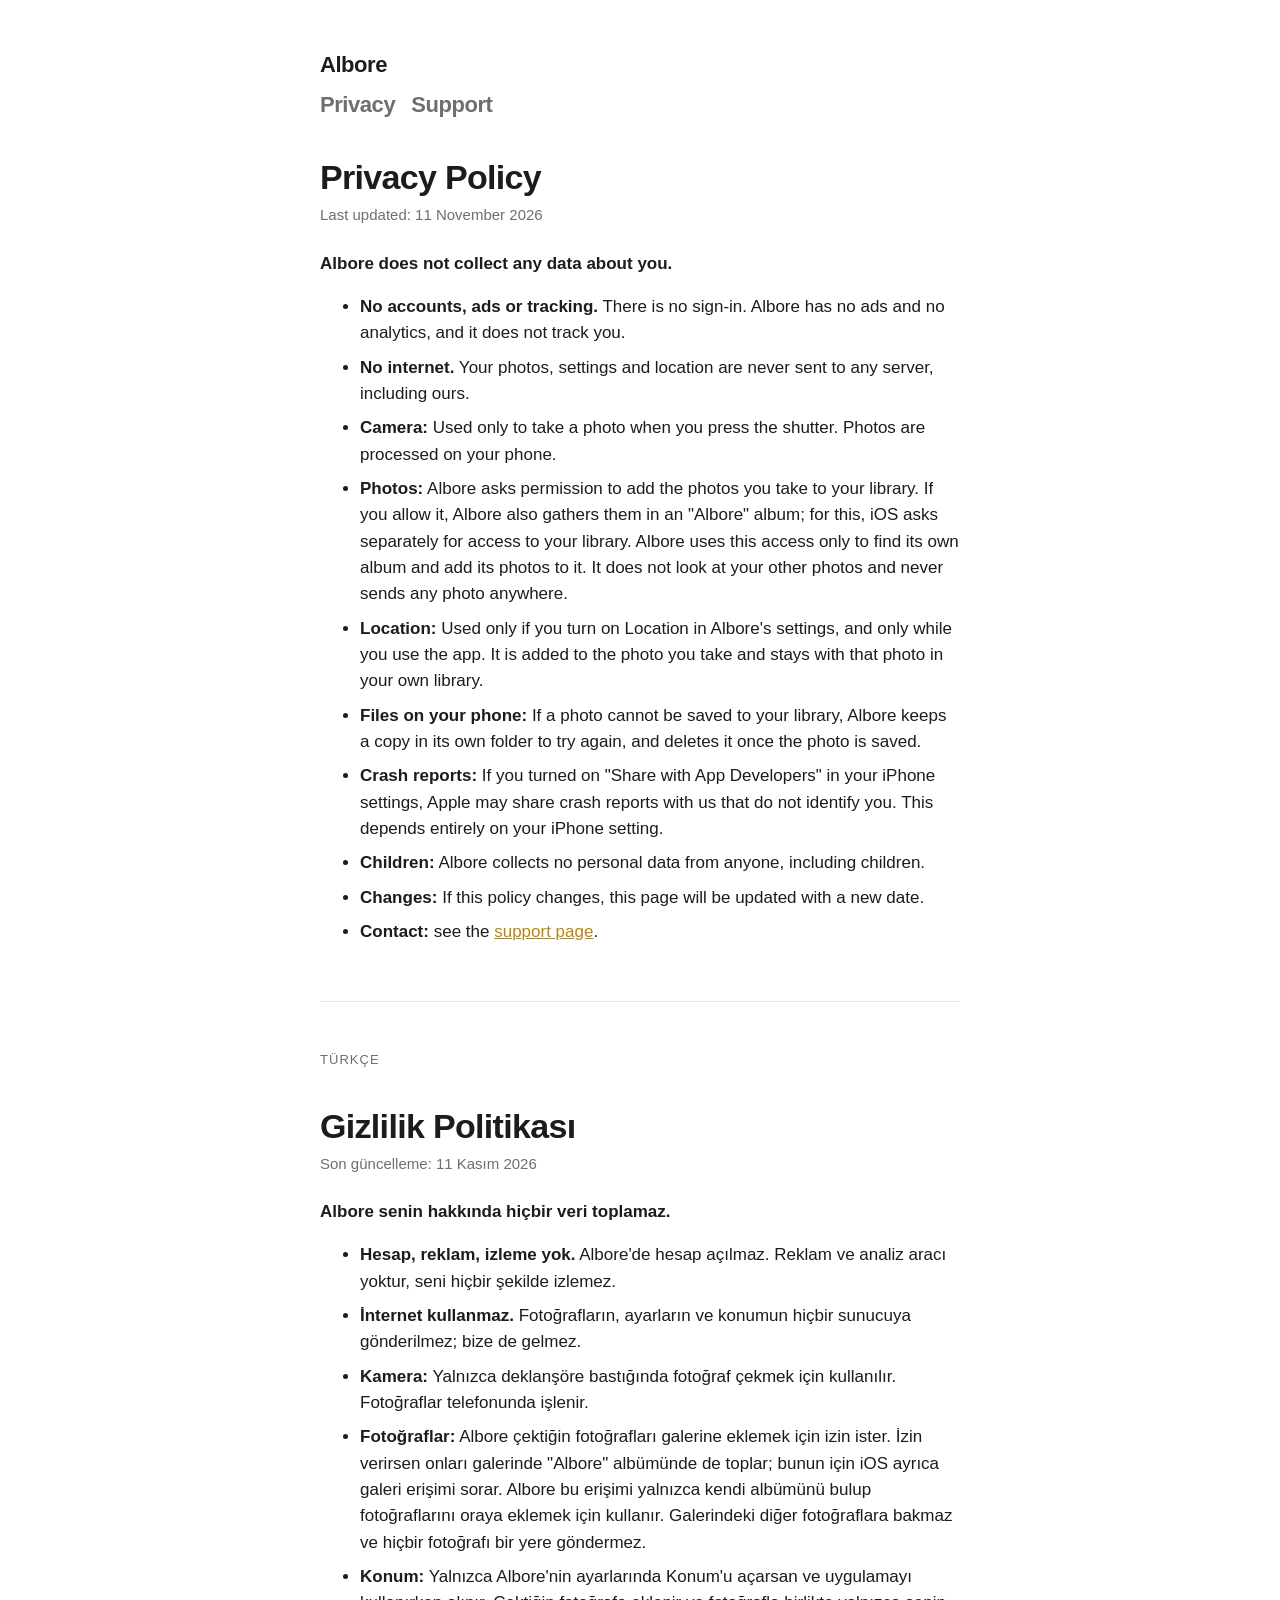
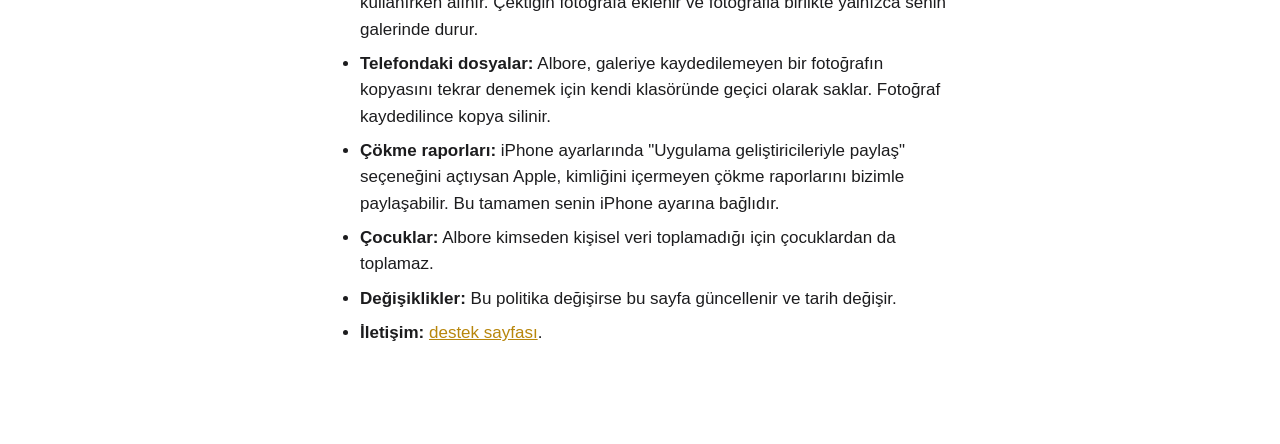
==== privacy/index.html @ 1a2d8577 "Privacy and support pages" ====
<!doctype html><html lang="en"><head><meta charset="utf-8"><meta name="viewport" content="width=device-width,initial-scale=1"><title>Albore Privacy Policy</title><link rel="stylesheet" href="/style.css"></head><body><main><header><a href="/">Albore</a><nav><a href="/privacy/">Privacy</a><a href="/support/">Support</a></nav></header>
<h1>Privacy Policy</h1><p class="date">Last updated: 11 November 2026</p>
<p><strong>Albore does not collect any data about you.</strong></p>
<ul>
<li><strong>No accounts, ads or tracking.</strong> There is no sign-in. Albore has no ads and no analytics, and it does not track you.</li>
<li><strong>No internet.</strong> Your photos, settings and location are never sent to any server, including ours.</li>
<li><strong>Camera:</strong> Used only to take a photo when you press the shutter. Photos are processed on your phone.</li>
<li><strong>Photos:</strong> Albore asks permission to add the photos you take to your library. If you allow it, Albore also gathers them in an "Albore" album; for this, iOS asks separately for access to your library. Albore uses this access only to find its own album and add its photos to it. It does not look at your other photos and never sends any photo anywhere.</li>
<li><strong>Location:</strong> Used only if you turn on Location in Albore's settings, and only while you use the app. It is added to the photo you take and stays with that photo in your own library.</li>
<li><strong>Files on your phone:</strong> If a photo cannot be saved to your library, Albore keeps a copy in its own folder to try again, and deletes it once the photo is saved.</li>
<li><strong>Crash reports:</strong> If you turned on "Share with App Developers" in your iPhone settings, Apple may share crash reports with us that do not identify you. This depends entirely on your iPhone setting.</li>
<li><strong>Children:</strong> Albore collects no personal data from anyone, including children.</li>
<li><strong>Changes:</strong> If this policy changes, this page will be updated with a new date.</li>
<li><strong>Contact:</strong> see the <a href="/support/">support page</a>.</li>
</ul>
<hr><p class="lang">Türkçe</p>
<h1>Gizlilik Politikası</h1><p class="date">Son güncelleme: 11 Kasım 2026</p>
<p><strong>Albore senin hakkında hiçbir veri toplamaz.</strong></p>
<ul>
<li><strong>Hesap, reklam, izleme yok.</strong> Albore'de hesap açılmaz. Reklam ve analiz aracı yoktur, seni hiçbir şekilde izlemez.</li>
<li><strong>İnternet kullanmaz.</strong> Fotoğrafların, ayarların ve konumun hiçbir sunucuya gönderilmez; bize de gelmez.</li>
<li><strong>Kamera:</strong> Yalnızca deklanşöre bastığında fotoğraf çekmek için kullanılır. Fotoğraflar telefonunda işlenir.</li>
<li><strong>Fotoğraflar:</strong> Albore çektiğin fotoğrafları galerine eklemek için izin ister. İzin verirsen onları galerinde "Albore" albümünde de toplar; bunun için iOS ayrıca galeri erişimi sorar. Albore bu erişimi yalnızca kendi albümünü bulup fotoğraflarını oraya eklemek için kullanır. Galerindeki diğer fotoğraflara bakmaz ve hiçbir fotoğrafı bir yere göndermez.</li>
<li><strong>Konum:</strong> Yalnızca Albore'nin ayarlarında Konum'u açarsan ve uygulamayı kullanırken alınır. Çektiğin fotoğrafa eklenir ve fotoğrafla birlikte yalnızca senin galerinde durur.</li>
<li><strong>Telefondaki dosyalar:</strong> Albore, galeriye kaydedilemeyen bir fotoğrafın kopyasını tekrar denemek için kendi klasöründe geçici olarak saklar. Fotoğraf kaydedilince kopya silinir.</li>
<li><strong>Çökme raporları:</strong> iPhone ayarlarında "Uygulama geliştiricileriyle paylaş" seçeneğini açtıysan Apple, kimliğini içermeyen çökme raporlarını bizimle paylaşabilir. Bu tamamen senin iPhone ayarına bağlıdır.</li>
<li><strong>Çocuklar:</strong> Albore kimseden kişisel veri toplamadığı için çocuklardan da toplamaz.</li>
<li><strong>Değişiklikler:</strong> Bu politika değişirse bu sayfa güncellenir ve tarih değişir.</li>
<li><strong>İletişim:</strong> <a href="/support/">destek sayfası</a>.</li>
</ul>
</main></body></html>
---- style.css ----
:root{--bg:#fff;--fg:#1c1c1e;--muted:#6e6e73;--line:#e5e5ea;--accent:#b8860b}
@media (prefers-color-scheme:dark){:root{--bg:#000;--fg:#f2f2f7;--muted:#98989d;--line:#2c2c2e;--accent:#ffd60a}}
*{box-sizing:border-box}body{margin:0;background:var(--bg);color:var(--fg);font:17px/1.55 -apple-system,BlinkMacSystemFont,"SF Pro Text","Helvetica Neue",Arial,sans-serif}
main{max-width:680px;margin:0 auto;padding:48px 20px 80px}
header a{color:var(--fg);text-decoration:none;font-weight:800;font-size:22px;letter-spacing:-.02em}
nav{margin-top:6px;font-size:15px}nav a{color:var(--muted);margin-right:16px}
h1{font-size:34px;letter-spacing:-.02em;line-height:1.15;margin:36px 0 6px}h2{font-size:22px;margin:40px 0 8px}
.date{color:var(--muted);font-size:15px;margin:0 0 24px}a{color:var(--accent)}
li{margin:8px 0}hr{border:0;border-top:1px solid var(--line);margin:56px 0 0}
.lang{font-size:13px;letter-spacing:.08em;text-transform:uppercase;color:var(--muted);margin-top:48px}
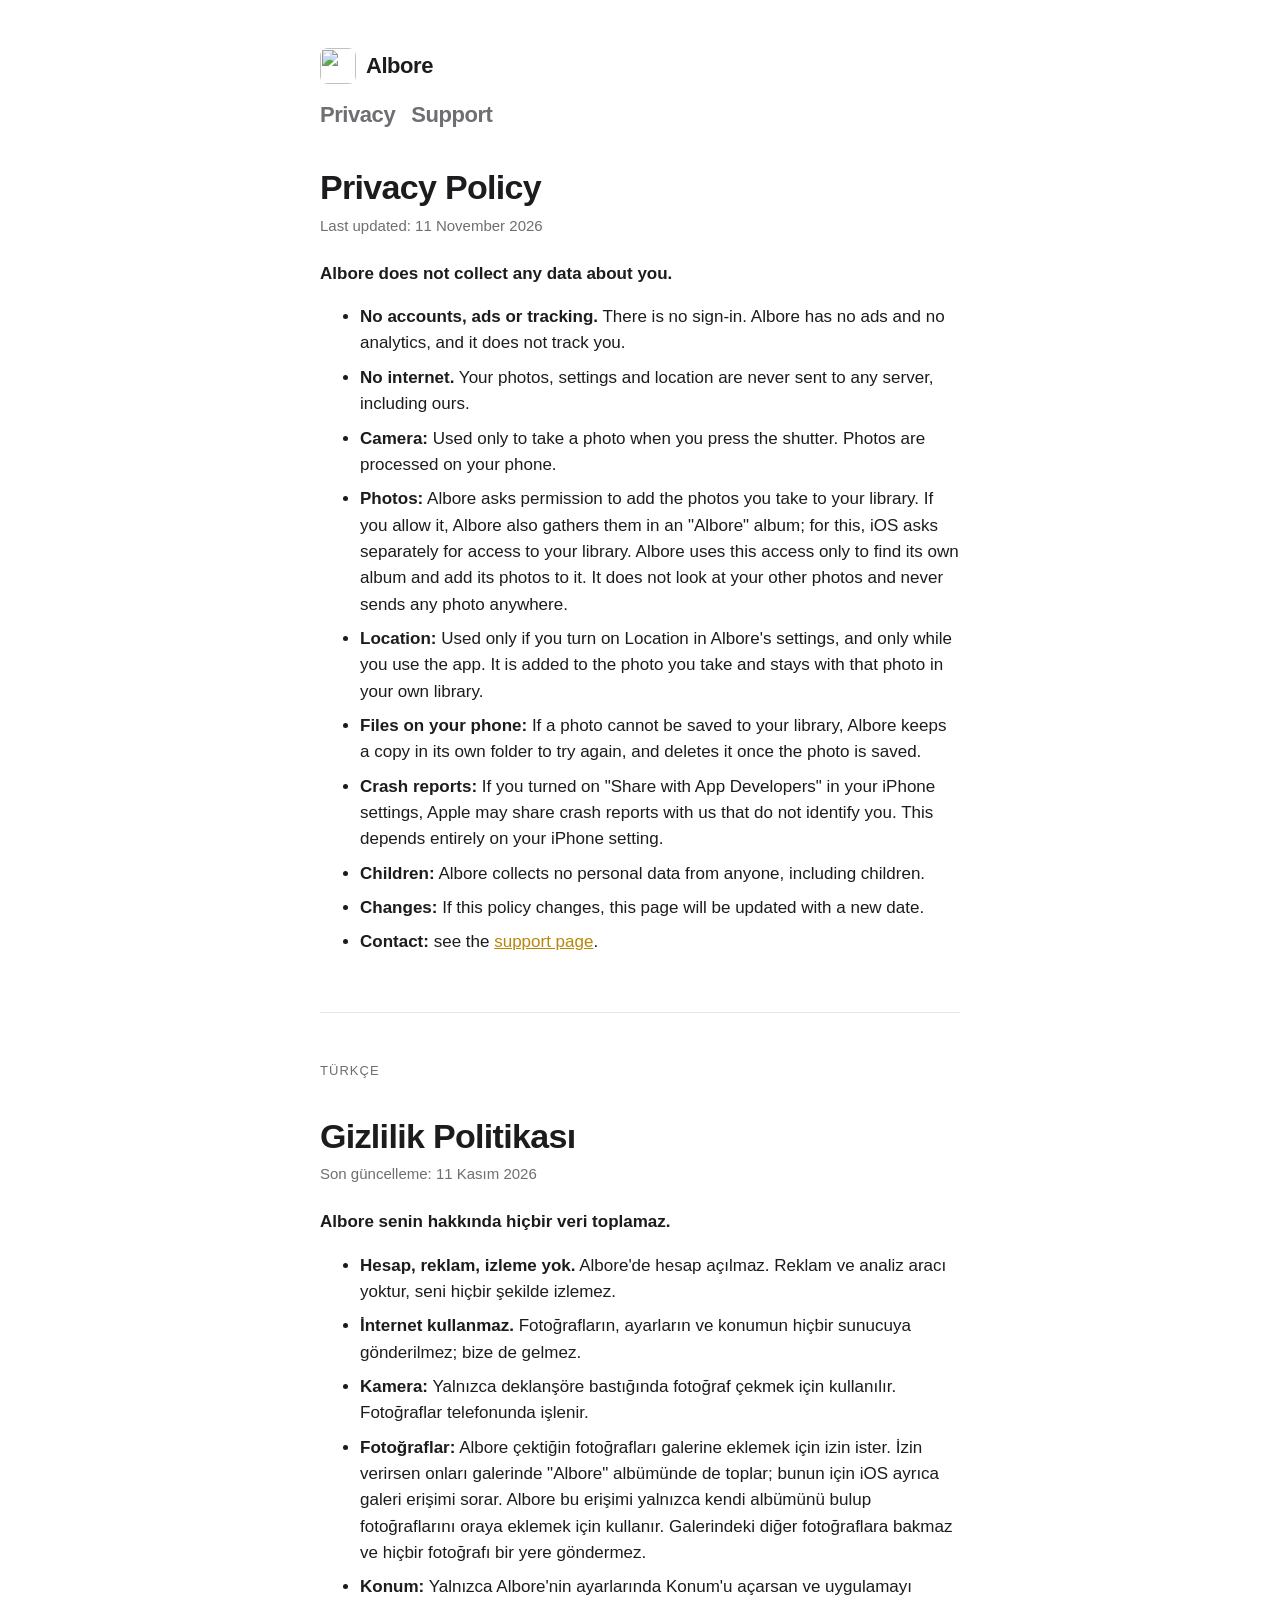
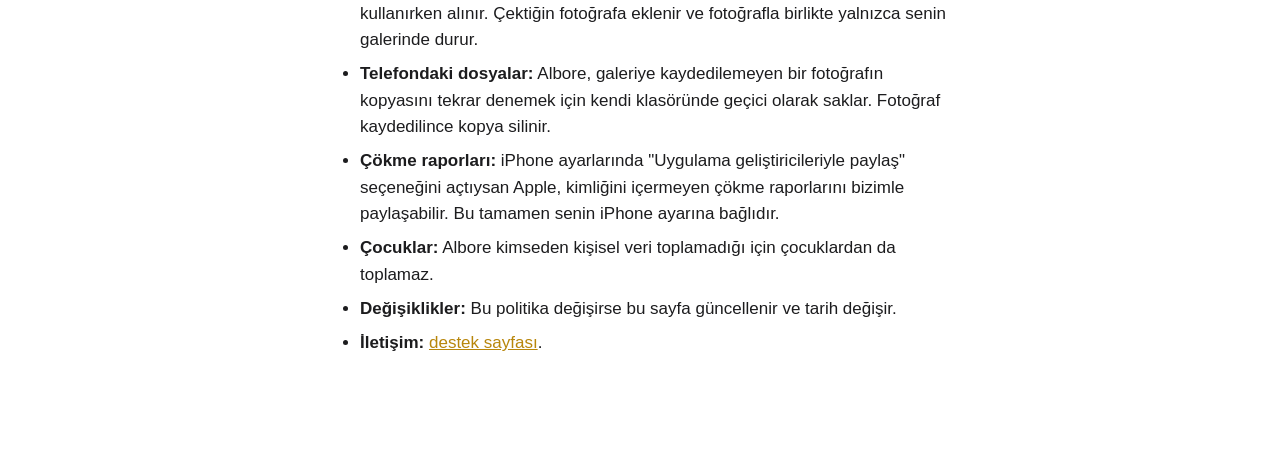
==== commit 9c9548e7: "App icon next to the name" ====
--- a/privacy/index.html
+++ b/privacy/index.html
@@ -1,4 +1,4 @@
-<!doctype html><html lang="en"><head><meta charset="utf-8"><meta name="viewport" content="width=device-width,initial-scale=1"><title>Albore Privacy Policy</title><link rel="stylesheet" href="/style.css"></head><body><main><header><a href="/">Albore</a><nav><a href="/privacy/">Privacy</a><a href="/support/">Support</a></nav></header>
+<!doctype html><html lang="en"><head><meta charset="utf-8"><meta name="viewport" content="width=device-width,initial-scale=1"><link rel="icon" href="/icon.png"><link rel="apple-touch-icon" href="/icon.png"><title>Albore Privacy Policy</title><link rel="stylesheet" href="/style.css"></head><body><main><header><a class="brand" href="/"><img src="/icon.png" alt="" width="36" height="36">Albore</a><nav><a href="/privacy/">Privacy</a><a href="/support/">Support</a></nav></header>
 <h1>Privacy Policy</h1><p class="date">Last updated: 11 November 2026</p>
 <p><strong>Albore does not collect any data about you.</strong></p>
 <ul>
--- a/style.css
+++ b/style.css
@@ -8,3 +8,4 @@
 .date{color:var(--muted);font-size:15px;margin:0 0 24px}a{color:var(--accent)}
 li{margin:8px 0}hr{border:0;border-top:1px solid var(--line);margin:56px 0 0}
 .lang{font-size:13px;letter-spacing:.08em;text-transform:uppercase;color:var(--muted);margin-top:48px}
+.brand{display:inline-flex;align-items:center;gap:10px}.brand img{border-radius:22%;display:block}
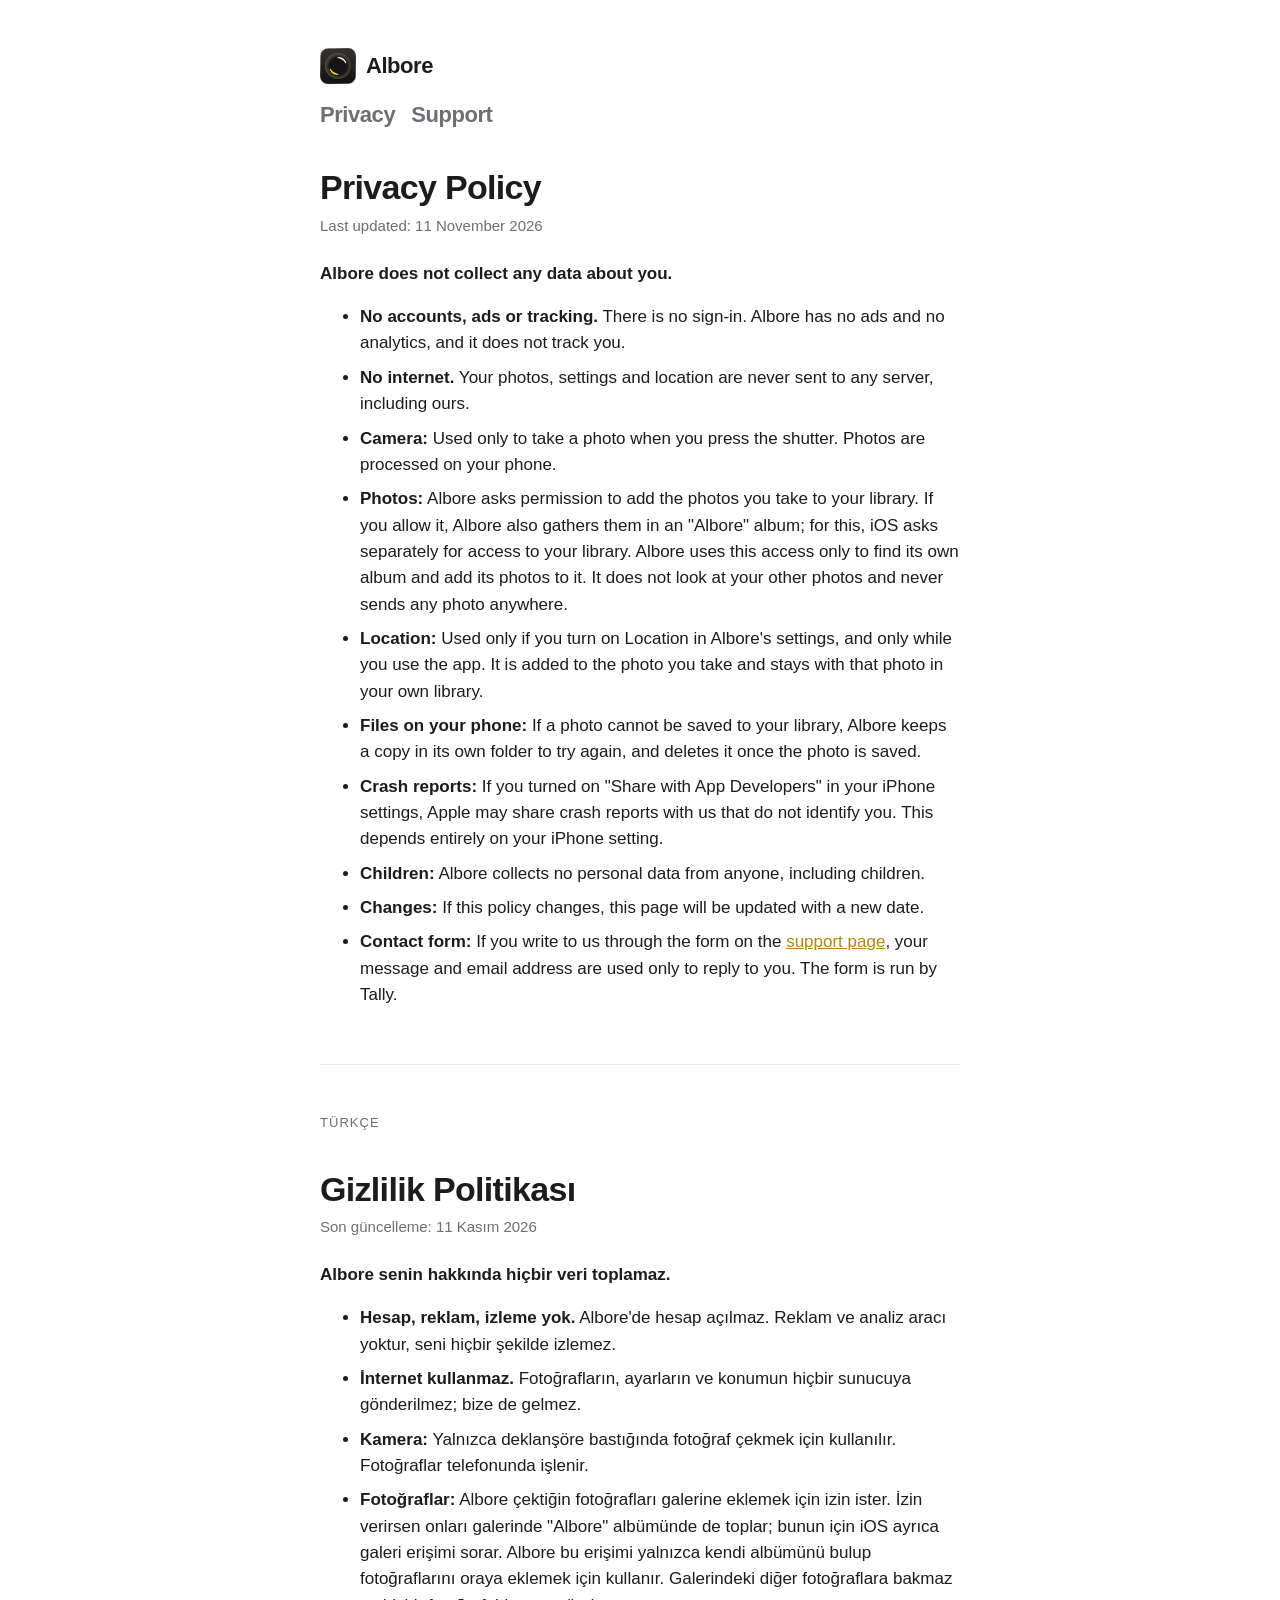
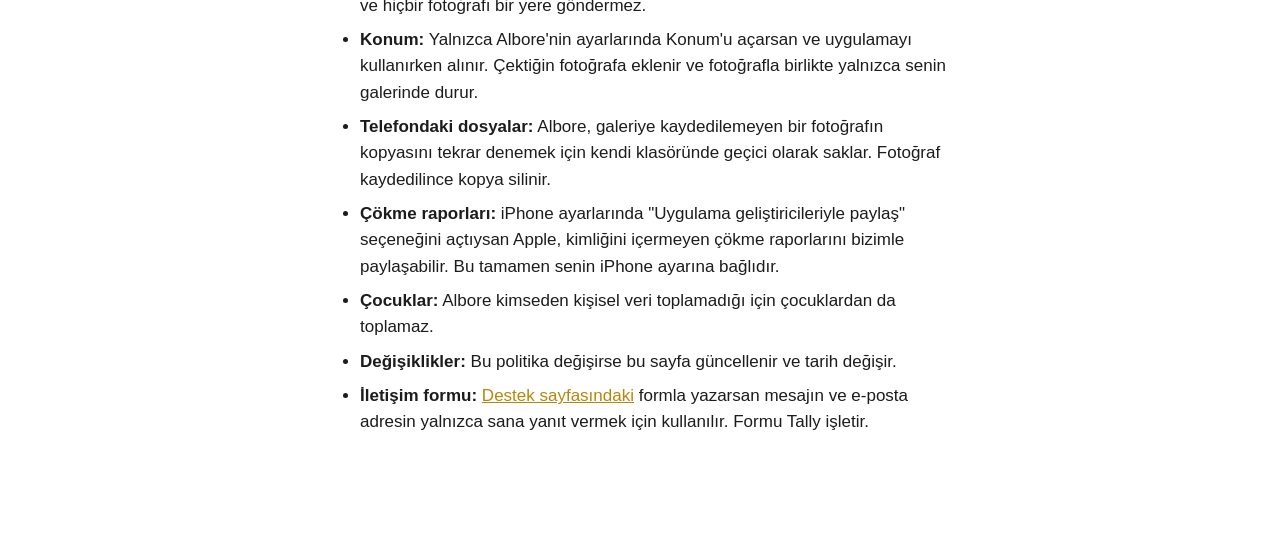
==== commit df760123: "Contact form; fixed icon" ====
--- a/privacy/index.html
+++ b/privacy/index.html
@@ -11,7 +11,7 @@
 <li><strong>Crash reports:</strong> If you turned on "Share with App Developers" in your iPhone settings, Apple may share crash reports with us that do not identify you. This depends entirely on your iPhone setting.</li>
 <li><strong>Children:</strong> Albore collects no personal data from anyone, including children.</li>
 <li><strong>Changes:</strong> If this policy changes, this page will be updated with a new date.</li>
-<li><strong>Contact:</strong> see the <a href="/support/">support page</a>.</li>
+<li><strong>Contact form:</strong> If you write to us through the form on the <a href="/support/">support page</a>, your message and email address are used only to reply to you. The form is run by Tally.</li>
 </ul>
 <hr><p class="lang">Türkçe</p>
 <h1>Gizlilik Politikası</h1><p class="date">Son güncelleme: 11 Kasım 2026</p>
@@ -26,6 +26,6 @@
 <li><strong>Çökme raporları:</strong> iPhone ayarlarında "Uygulama geliştiricileriyle paylaş" seçeneğini açtıysan Apple, kimliğini içermeyen çökme raporlarını bizimle paylaşabilir. Bu tamamen senin iPhone ayarına bağlıdır.</li>
 <li><strong>Çocuklar:</strong> Albore kimseden kişisel veri toplamadığı için çocuklardan da toplamaz.</li>
 <li><strong>Değişiklikler:</strong> Bu politika değişirse bu sayfa güncellenir ve tarih değişir.</li>
-<li><strong>İletişim:</strong> <a href="/support/">destek sayfası</a>.</li>
+<li><strong>İletişim formu:</strong> <a href="/support/">Destek sayfasındaki</a> formla yazarsan mesajın ve e-posta adresin yalnızca sana yanıt vermek için kullanılır. Formu Tally işletir.</li>
 </ul>
 </main></body></html>
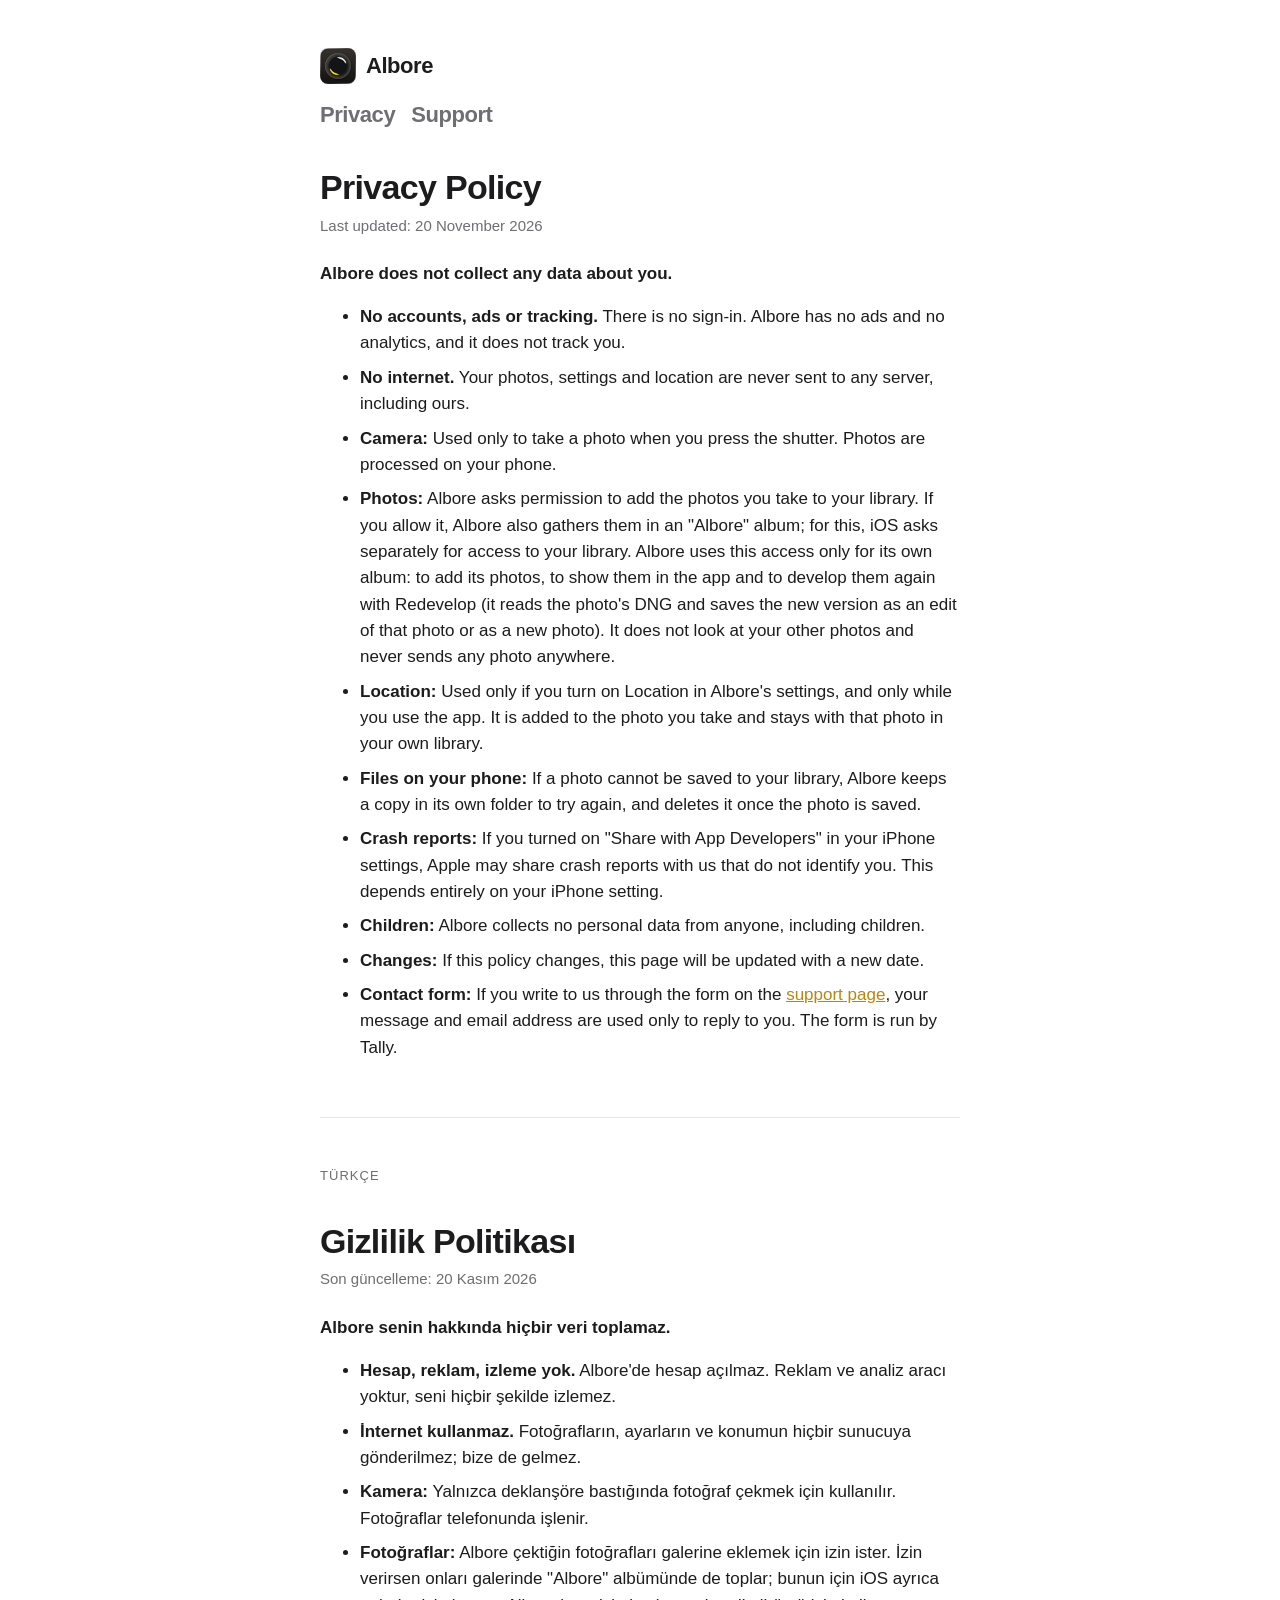
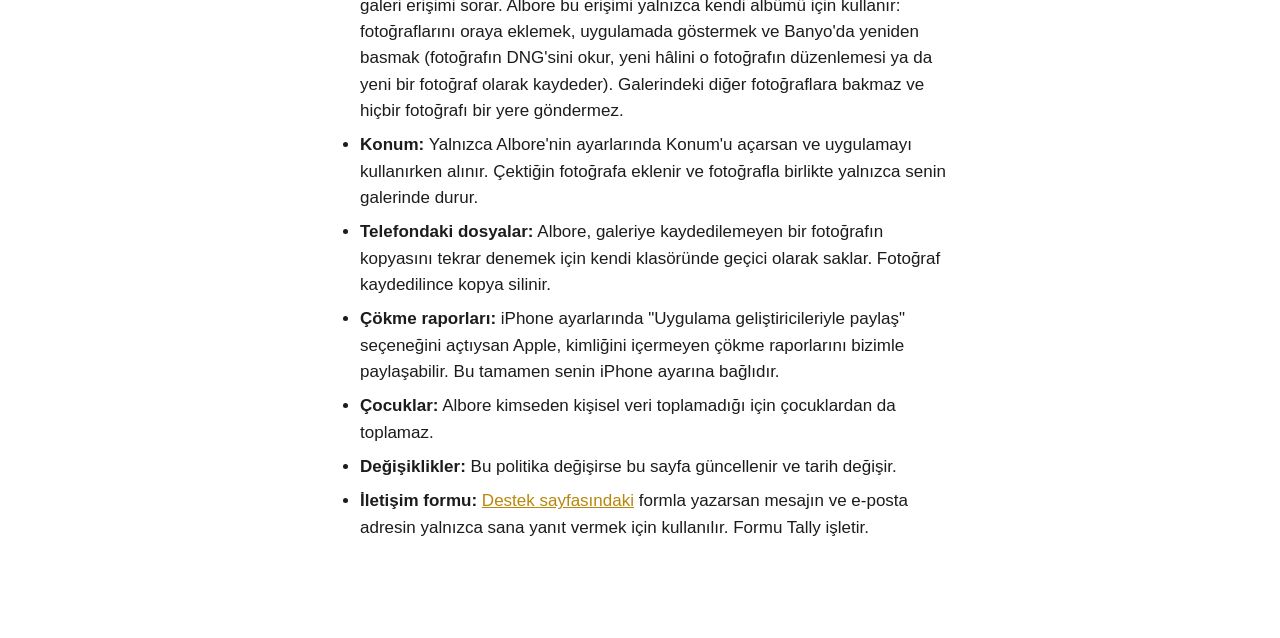
==== commit e2ee333c: "Privacy: Photos access also used by Redevelop (Banyo), own album only; date 20 November 2026" ====
--- a/privacy/index.html
+++ b/privacy/index.html
@@ -1,11 +1,11 @@
-<!doctype html><html lang="en"><head><meta charset="utf-8"><meta name="viewport" content="width=device-width,initial-scale=1"><link rel="icon" href="/icon.png"><link rel="apple-touch-icon" href="/icon.png"><title>Albore Privacy Policy</title><link rel="stylesheet" href="/style.css"></head><body><main><header><a class="brand" href="/"><img src="/icon.png" alt="" width="36" height="36">Albore</a><nav><a href="/privacy/">Privacy</a><a href="/support/">Support</a></nav></header>
-<h1>Privacy Policy</h1><p class="date">Last updated: 11 November 2026</p>
+<!doctype html><html lang="en"><head><meta charset="utf-8"><meta name="viewport" content="width=device-width,initial-scale=1"><link rel="icon" href="/icon.png?v=2"><link rel="apple-touch-icon" href="/icon.png?v=2"><title>Albore Privacy Policy</title><link rel="stylesheet" href="/style.css?v=2"></head><body><main><header><a class="brand" href="/"><img src="/icon.png?v=2" alt="" width="36" height="36">Albore</a><nav><a href="/privacy/">Privacy</a><a href="/support/">Support</a></nav></header>
+<h1>Privacy Policy</h1><p class="date">Last updated: 20 November 2026</p>
 <p><strong>Albore does not collect any data about you.</strong></p>
 <ul>
 <li><strong>No accounts, ads or tracking.</strong> There is no sign-in. Albore has no ads and no analytics, and it does not track you.</li>
 <li><strong>No internet.</strong> Your photos, settings and location are never sent to any server, including ours.</li>
 <li><strong>Camera:</strong> Used only to take a photo when you press the shutter. Photos are processed on your phone.</li>
-<li><strong>Photos:</strong> Albore asks permission to add the photos you take to your library. If you allow it, Albore also gathers them in an "Albore" album; for this, iOS asks separately for access to your library. Albore uses this access only to find its own album and add its photos to it. It does not look at your other photos and never sends any photo anywhere.</li>
+<li><strong>Photos:</strong> Albore asks permission to add the photos you take to your library. If you allow it, Albore also gathers them in an "Albore" album; for this, iOS asks separately for access to your library. Albore uses this access only for its own album: to add its photos, to show them in the app and to develop them again with Redevelop (it reads the photo's DNG and saves the new version as an edit of that photo or as a new photo). It does not look at your other photos and never sends any photo anywhere.</li>
 <li><strong>Location:</strong> Used only if you turn on Location in Albore's settings, and only while you use the app. It is added to the photo you take and stays with that photo in your own library.</li>
 <li><strong>Files on your phone:</strong> If a photo cannot be saved to your library, Albore keeps a copy in its own folder to try again, and deletes it once the photo is saved.</li>
 <li><strong>Crash reports:</strong> If you turned on "Share with App Developers" in your iPhone settings, Apple may share crash reports with us that do not identify you. This depends entirely on your iPhone setting.</li>
@@ -14,13 +14,13 @@
 <li><strong>Contact form:</strong> If you write to us through the form on the <a href="/support/">support page</a>, your message and email address are used only to reply to you. The form is run by Tally.</li>
 </ul>
 <hr><p class="lang">Türkçe</p>
-<h1>Gizlilik Politikası</h1><p class="date">Son güncelleme: 11 Kasım 2026</p>
+<h1>Gizlilik Politikası</h1><p class="date">Son güncelleme: 20 Kasım 2026</p>
 <p><strong>Albore senin hakkında hiçbir veri toplamaz.</strong></p>
 <ul>
 <li><strong>Hesap, reklam, izleme yok.</strong> Albore'de hesap açılmaz. Reklam ve analiz aracı yoktur, seni hiçbir şekilde izlemez.</li>
 <li><strong>İnternet kullanmaz.</strong> Fotoğrafların, ayarların ve konumun hiçbir sunucuya gönderilmez; bize de gelmez.</li>
 <li><strong>Kamera:</strong> Yalnızca deklanşöre bastığında fotoğraf çekmek için kullanılır. Fotoğraflar telefonunda işlenir.</li>
-<li><strong>Fotoğraflar:</strong> Albore çektiğin fotoğrafları galerine eklemek için izin ister. İzin verirsen onları galerinde "Albore" albümünde de toplar; bunun için iOS ayrıca galeri erişimi sorar. Albore bu erişimi yalnızca kendi albümünü bulup fotoğraflarını oraya eklemek için kullanır. Galerindeki diğer fotoğraflara bakmaz ve hiçbir fotoğrafı bir yere göndermez.</li>
+<li><strong>Fotoğraflar:</strong> Albore çektiğin fotoğrafları galerine eklemek için izin ister. İzin verirsen onları galerinde "Albore" albümünde de toplar; bunun için iOS ayrıca galeri erişimi sorar. Albore bu erişimi yalnızca kendi albümü için kullanır: fotoğraflarını oraya eklemek, uygulamada göstermek ve Banyo'da yeniden basmak (fotoğrafın DNG'sini okur, yeni hâlini o fotoğrafın düzenlemesi ya da yeni bir fotoğraf olarak kaydeder). Galerindeki diğer fotoğraflara bakmaz ve hiçbir fotoğrafı bir yere göndermez.</li>
 <li><strong>Konum:</strong> Yalnızca Albore'nin ayarlarında Konum'u açarsan ve uygulamayı kullanırken alınır. Çektiğin fotoğrafa eklenir ve fotoğrafla birlikte yalnızca senin galerinde durur.</li>
 <li><strong>Telefondaki dosyalar:</strong> Albore, galeriye kaydedilemeyen bir fotoğrafın kopyasını tekrar denemek için kendi klasöründe geçici olarak saklar. Fotoğraf kaydedilince kopya silinir.</li>
 <li><strong>Çökme raporları:</strong> iPhone ayarlarında "Uygulama geliştiricileriyle paylaş" seçeneğini açtıysan Apple, kimliğini içermeyen çökme raporlarını bizimle paylaşabilir. Bu tamamen senin iPhone ayarına bağlıdır.</li>
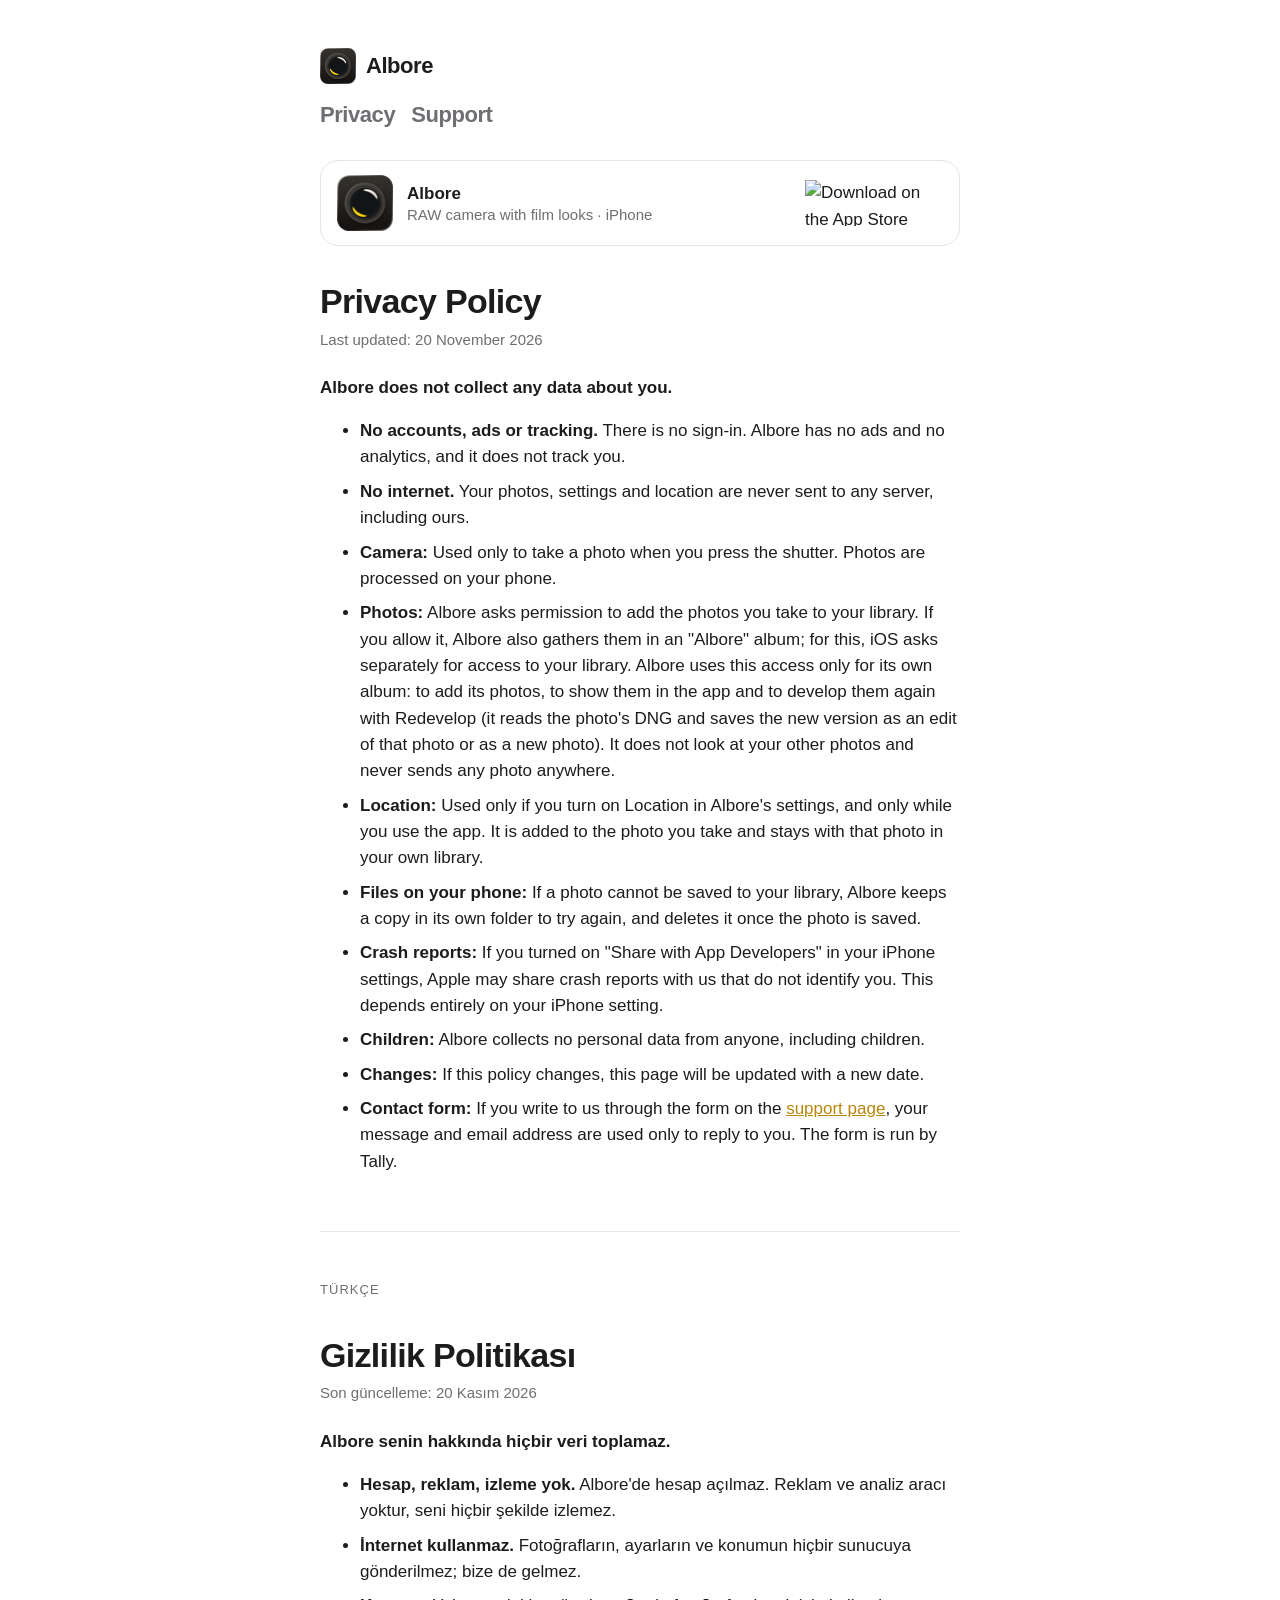
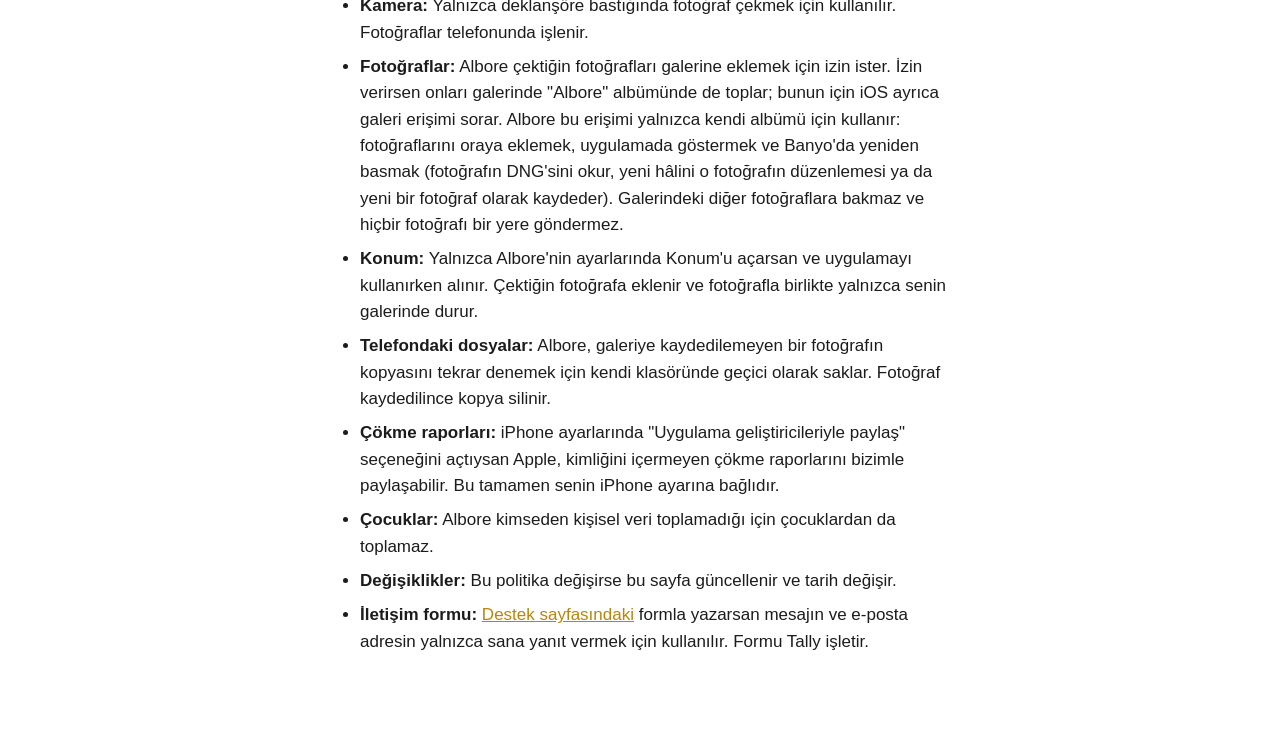
==== commit 036f72aa: "App Store download badge on every page and Smart App Banner" ====
--- a/privacy/index.html
+++ b/privacy/index.html
@@ -1,4 +1,5 @@
-<!doctype html><html lang="en"><head><meta charset="utf-8"><meta name="viewport" content="width=device-width,initial-scale=1"><link rel="icon" href="/icon.png?v=2"><link rel="apple-touch-icon" href="/icon.png?v=2"><title>Albore Privacy Policy</title><link rel="stylesheet" href="/style.css?v=2"></head><body><main><header><a class="brand" href="/"><img src="/icon.png?v=2" alt="" width="36" height="36">Albore</a><nav><a href="/privacy/">Privacy</a><a href="/support/">Support</a></nav></header>
+<!doctype html><html lang="en"><head><meta charset="utf-8"><meta name="apple-itunes-app" content="app-id=6833373514"><meta name="viewport" content="width=device-width,initial-scale=1"><link rel="icon" href="/icon.png?v=2"><link rel="apple-touch-icon" href="/icon.png?v=2"><title>Albore Privacy Policy</title><link rel="stylesheet" href="/style.css?v=3"></head><body><main><header><a class="brand" href="/"><img src="/icon.png?v=2" alt="" width="36" height="36">Albore</a><nav><a href="/privacy/">Privacy</a><a href="/support/">Support</a></nav></header>
+<a class="getcard" href="https://apps.apple.com/app/albore/id6833373514"><img class="icon" src="/icon.png?v=2" alt="" width="56" height="56"><span class="txt"><strong>Albore</strong><span>RAW camera with film looks · iPhone</span></span><picture><source srcset="https://toolbox.marketingtools.apple.com/api/v2/badges/download-on-the-app-store/white/en-us?releaseDate=1794528000" media="(prefers-color-scheme: dark)"><img src="https://toolbox.marketingtools.apple.com/api/v2/badges/download-on-the-app-store/black/en-us?releaseDate=1794528000" alt="Download on the App Store" width="138" height="46"></picture></a>
 <h1>Privacy Policy</h1><p class="date">Last updated: 20 November 2026</p>
 <p><strong>Albore does not collect any data about you.</strong></p>
 <ul>
--- a/style.css
+++ b/style.css
@@ -9,3 +9,10 @@
 li{margin:8px 0}hr{border:0;border-top:1px solid var(--line);margin:56px 0 0}
 .lang{font-size:13px;letter-spacing:.08em;text-transform:uppercase;color:var(--muted);margin-top:48px}
 .brand{display:inline-flex;align-items:center;gap:10px}.brand img{border-radius:22%;display:block}
+
+.get{margin:26px 0 30px}.get a{display:inline-block}.get img{display:block;height:54px;width:auto}
+.getcard{display:flex;align-items:center;gap:14px;margin:28px 0 0;padding:14px 16px;border:1px solid var(--line);border-radius:18px;color:var(--fg);text-decoration:none}
+.getcard .icon{border-radius:22%;flex:none;display:block}
+.getcard .txt{flex:1;display:flex;flex-direction:column;line-height:1.3;min-width:0}.getcard .txt span{color:var(--muted);font-size:15px}
+.getcard picture{flex:none}.getcard picture img{display:block;height:46px;width:auto}
+@media (max-width:480px){.getcard{flex-wrap:wrap}.getcard picture{flex-basis:100%}}
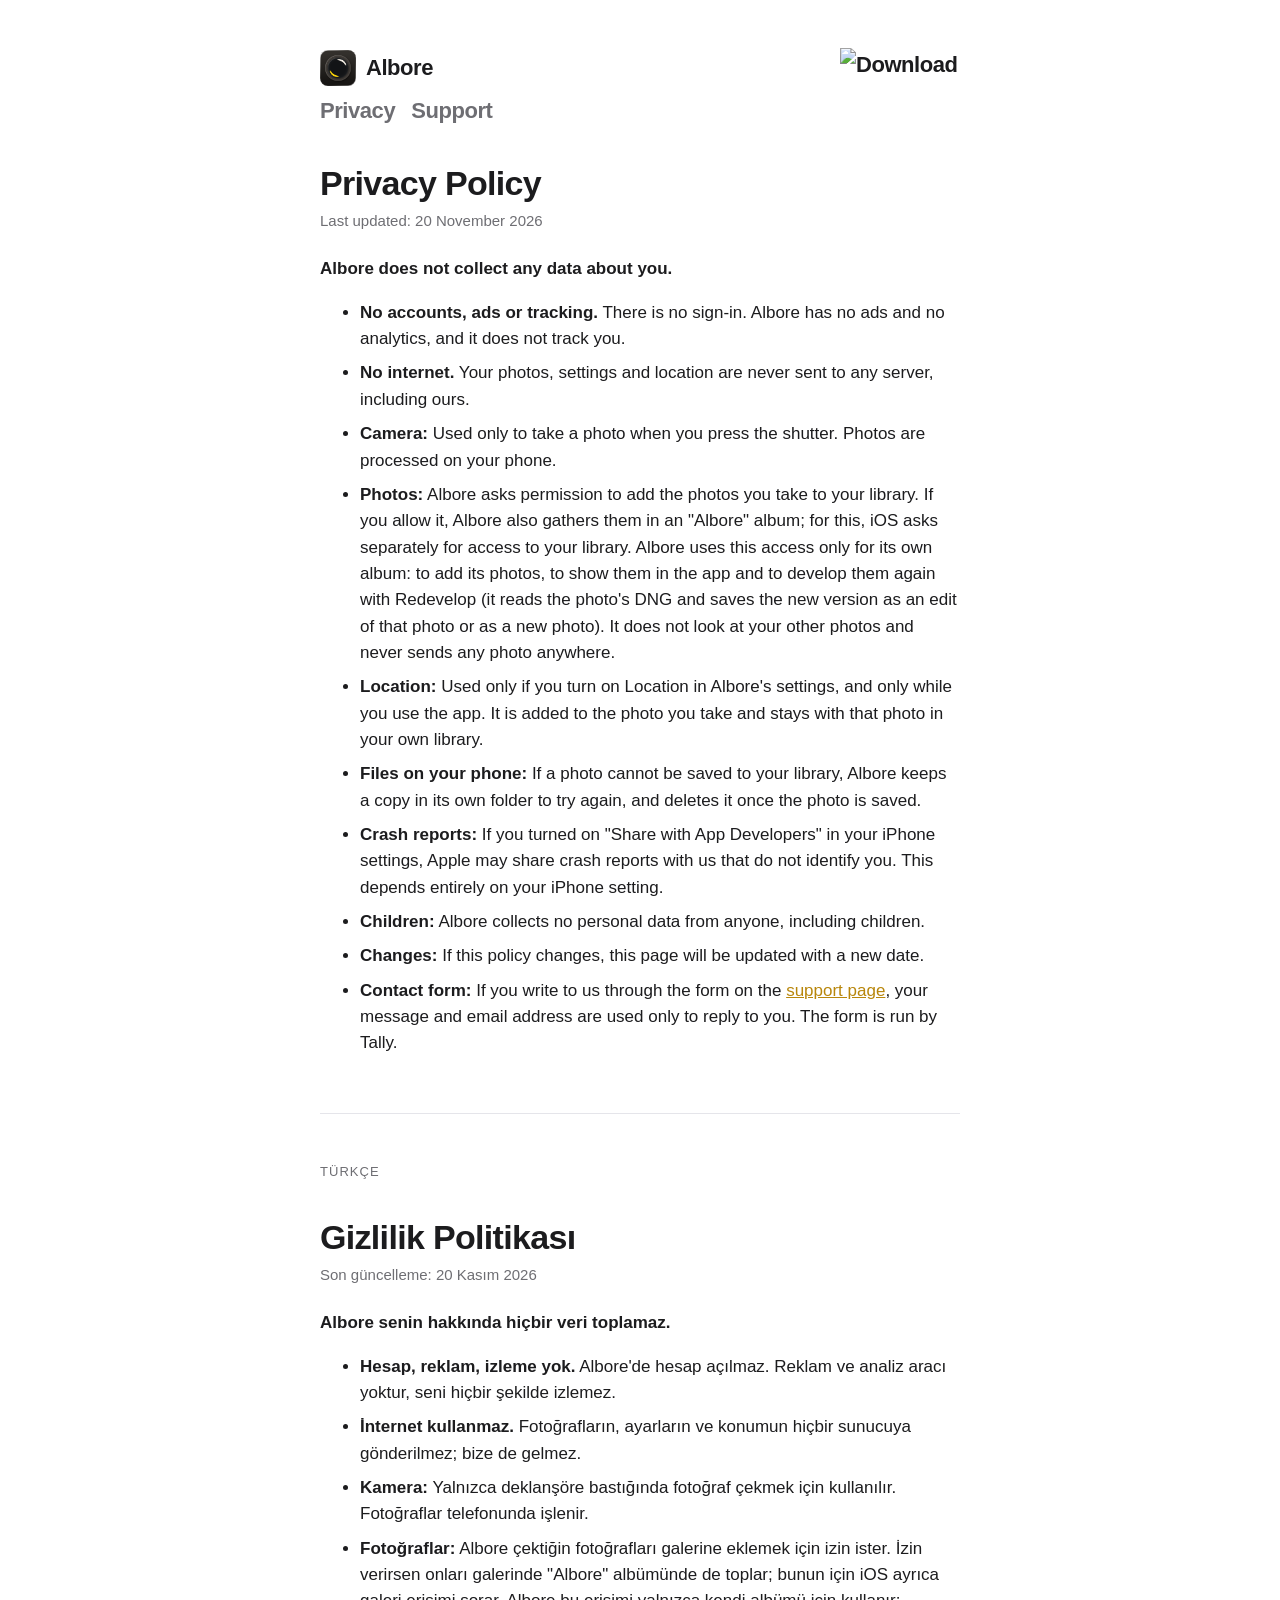
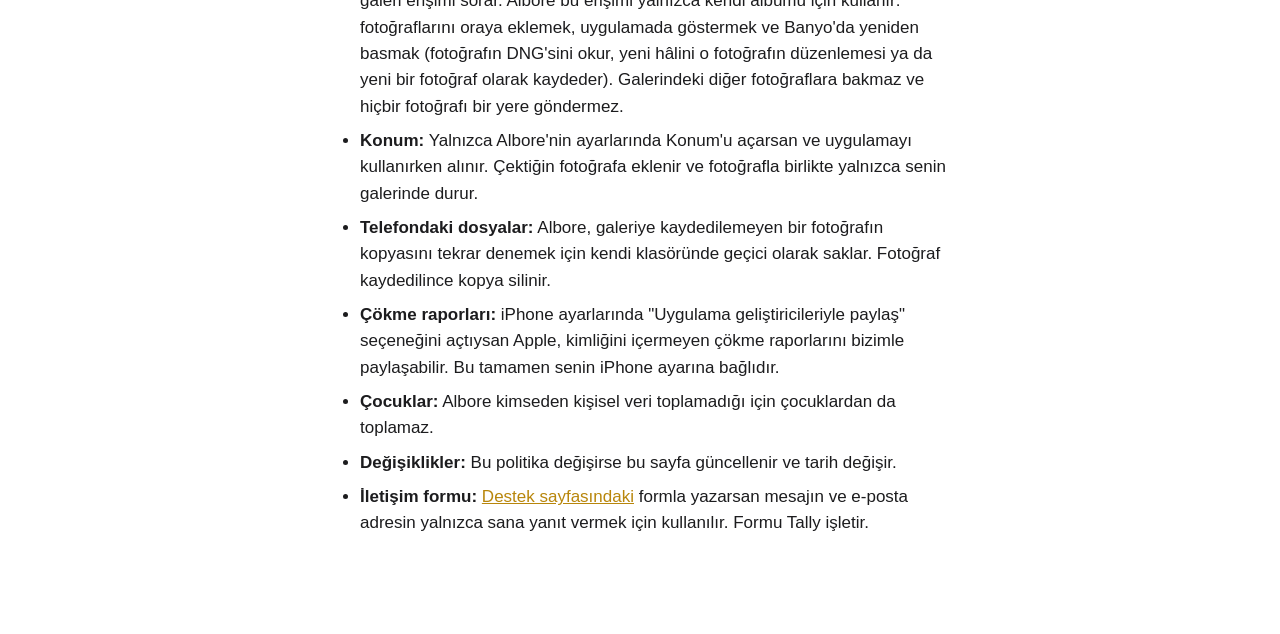
==== commit 03cfecfb: "App Store badge in the header of every page, no repeated card" ====
--- a/privacy/index.html
+++ b/privacy/index.html
@@ -1,5 +1,4 @@
-<!doctype html><html lang="en"><head><meta charset="utf-8"><meta name="apple-itunes-app" content="app-id=6833373514"><meta name="viewport" content="width=device-width,initial-scale=1"><link rel="icon" href="/icon.png?v=2"><link rel="apple-touch-icon" href="/icon.png?v=2"><title>Albore Privacy Policy</title><link rel="stylesheet" href="/style.css?v=3"></head><body><main><header><a class="brand" href="/"><img src="/icon.png?v=2" alt="" width="36" height="36">Albore</a><nav><a href="/privacy/">Privacy</a><a href="/support/">Support</a></nav></header>
-<a class="getcard" href="https://apps.apple.com/app/albore/id6833373514"><img class="icon" src="/icon.png?v=2" alt="" width="56" height="56"><span class="txt"><strong>Albore</strong><span>RAW camera with film looks · iPhone</span></span><picture><source srcset="https://toolbox.marketingtools.apple.com/api/v2/badges/download-on-the-app-store/white/en-us?releaseDate=1794528000" media="(prefers-color-scheme: dark)"><img src="https://toolbox.marketingtools.apple.com/api/v2/badges/download-on-the-app-store/black/en-us?releaseDate=1794528000" alt="Download on the App Store" width="138" height="46"></picture></a>
+<!doctype html><html lang="en"><head><meta charset="utf-8"><meta name="apple-itunes-app" content="app-id=6833373514"><meta name="viewport" content="width=device-width,initial-scale=1"><link rel="icon" href="/icon.png?v=2"><link rel="apple-touch-icon" href="/icon.png?v=2"><title>Albore Privacy Policy</title><link rel="stylesheet" href="/style.css?v=4"></head><body><main><header><a class="brand" href="/"><img src="/icon.png?v=2" alt="" width="36" height="36">Albore</a><a class="hbadge" href="https://apps.apple.com/app/albore/id6833373514"><picture><source srcset="https://toolbox.marketingtools.apple.com/api/v2/badges/download-on-the-app-store/white/en-us?releaseDate=1794528000" media="(prefers-color-scheme: dark)"><img src="https://toolbox.marketingtools.apple.com/api/v2/badges/download-on-the-app-store/black/en-us?releaseDate=1794528000" alt="Download on the App Store" width="120" height="40"></picture></a><nav><a href="/privacy/">Privacy</a><a href="/support/">Support</a></nav></header>
 <h1>Privacy Policy</h1><p class="date">Last updated: 20 November 2026</p>
 <p><strong>Albore does not collect any data about you.</strong></p>
 <ul>
--- a/style.css
+++ b/style.css
@@ -9,10 +9,4 @@
 li{margin:8px 0}hr{border:0;border-top:1px solid var(--line);margin:56px 0 0}
 .lang{font-size:13px;letter-spacing:.08em;text-transform:uppercase;color:var(--muted);margin-top:48px}
 .brand{display:inline-flex;align-items:center;gap:10px}.brand img{border-radius:22%;display:block}
-
-.get{margin:26px 0 30px}.get a{display:inline-block}.get img{display:block;height:54px;width:auto}
-.getcard{display:flex;align-items:center;gap:14px;margin:28px 0 0;padding:14px 16px;border:1px solid var(--line);border-radius:18px;color:var(--fg);text-decoration:none}
-.getcard .icon{border-radius:22%;flex:none;display:block}
-.getcard .txt{flex:1;display:flex;flex-direction:column;line-height:1.3;min-width:0}.getcard .txt span{color:var(--muted);font-size:15px}
-.getcard picture{flex:none}.getcard picture img{display:block;height:46px;width:auto}
-@media (max-width:480px){.getcard{flex-wrap:wrap}.getcard picture{flex-basis:100%}}
+header{display:flex;flex-wrap:wrap;align-items:center;justify-content:space-between;row-gap:6px}header nav{flex-basis:100%;margin-top:0}.hbadge img{display:block;height:40px;width:auto}
